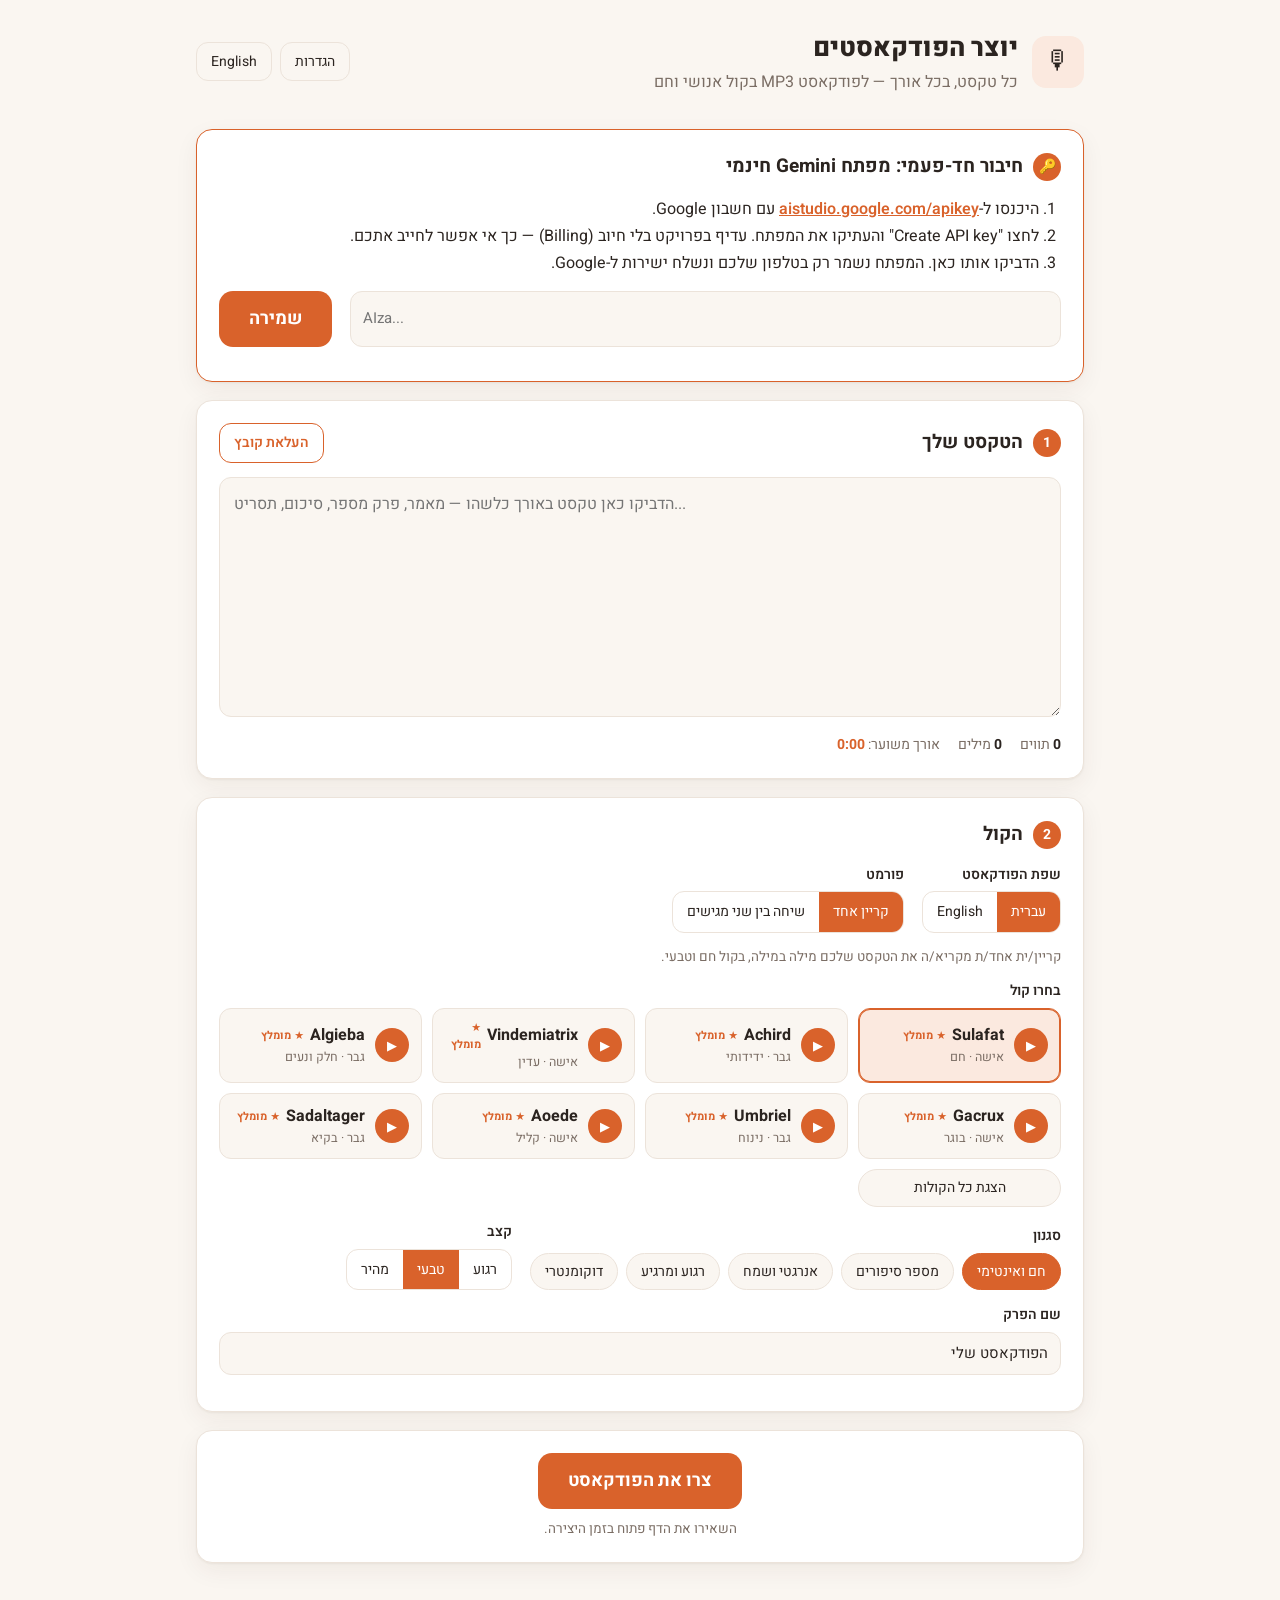
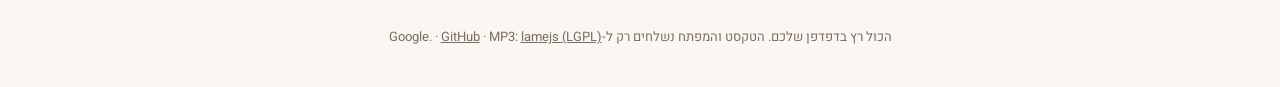
==== docs/index.html @ 6dce8bc9 "Add browser-only edition for GitHub Pages (docs/) Runs entirely on the user's device: Gemini is call" ====
<!doctype html>
<html lang="he" dir="rtl">
<head>
  <meta charset="utf-8">
  <meta name="viewport" content="width=device-width, initial-scale=1">
  <meta name="description" content="Turn any text into a warm, human-sounding Hebrew or English podcast MP3 - free.">
  <title>Podcast Creator</title>
  <link rel="icon" href="data:image/svg+xml,%3Csvg xmlns=%22http://www.w3.org/2000/svg%22 viewBox=%220 0 100 100%22%3E%3Ctext y=%22.9em%22 font-size=%2290%22%3E🎙%3C/text%3E%3C/svg%3E">
  <link rel="preconnect" href="https://fonts.googleapis.com">
  <link href="https://fonts.googleapis.com/css2?family=Heebo:wght@400;500;700;800&display=swap" rel="stylesheet">
  <link rel="stylesheet" href="style.css">
</head>
<body>
<header class="top">
  <div class="brand">
    <span class="logo" aria-hidden="true">🎙</span>
    <div>
      <h1 data-i18n="title">יוצר הפודקאסטים</h1>
      <p class="sub" data-i18n="subtitle">כל טקסט, בכל אורך — לפודקאסט MP3 בקול אנושי וחם</p>
    </div>
  </div>
  <div class="top-actions">
    <button class="ghost" id="settingsBtn" data-i18n="settings">הגדרות</button>
    <button class="ghost" id="uiLangBtn">English</button>
  </div>
</header>

<main>
  <section class="card" id="keyCard" hidden>
    <h2><span class="step">🔑</span> <span data-i18n="keyTitle">חיבור חד-פעמי: מפתח Gemini חינמי</span></h2>
    <ol class="steps">
      <li data-i18n-html="keyStep1">היכנסו ל-<a href="https://aistudio.google.com/apikey" target="_blank" rel="noopener">aistudio.google.com/apikey</a> עם חשבון Google.</li>
      <li data-i18n="keyStep2">לחצו "Create API key" והעתיקו את המפתח. עדיף בפרויקט בלי חיוב (Billing) — כך אי אפשר לחייב אתכם.</li>
      <li data-i18n="keyStep3">הדביקו אותו כאן. המפתח נשמר רק בטלפון שלכם ונשלח ישירות ל-Google.</li>
    </ol>
    <div class="row">
      <input id="keyInput" type="password" dir="ltr" autocomplete="off" placeholder="AIza...">
      <button class="primary small-primary" id="keySave" data-i18n="save">שמירה</button>
    </div>
    <div id="keyMsg" class="hint"></div>
  </section>

  <section class="card">
    <div class="card-head">
      <h2><span class="step">1</span> <span data-i18n="step1">הטקסט שלך</span></h2>
      <label class="file-btn">
        <input type="file" id="fileInput" accept=".txt,.md,.html,.htm,.srt,.vtt,text/plain" hidden>
        <span data-i18n="upload">העלאת קובץ</span>
      </label>
    </div>
    <div id="dropZone" class="drop">
      <textarea id="text" dir="auto" spellcheck="false" data-i18n-placeholder="placeholder"></textarea>
    </div>
    <div class="stats">
      <span><b id="statChars">0</b> <span data-i18n="chars">תווים</span></span>
      <span><b id="statWords">0</b> <span data-i18n="words">מילים</span></span>
      <span class="est"><span data-i18n="estimate">אורך משוער</span>: <b id="statEst">0:00</b></span>
    </div>
    <div id="freeBadge" class="free-badge" hidden></div>
  </section>

  <section class="card">
    <h2><span class="step">2</span> <span data-i18n="step2">הקול</span></h2>
    <div class="row">
      <div class="field">
        <label data-i18n="language">שפת הפודקאסט</label>
        <div class="seg" id="langSeg">
          <button data-v="he" class="on">עברית</button>
          <button data-v="en">English</button>
        </div>
      </div>
      <div class="field">
        <label data-i18n="format">פורמט</label>
        <div class="seg" id="modeSeg">
          <button data-v="narrator" class="on" data-i18n="narrator">קריין אחד</button>
          <button data-v="conversation" data-i18n="conversation">שיחה בין שני מגישים</button>
        </div>
      </div>
    </div>
    <p class="hint" id="modeHint"></p>
    <div class="field">
      <label data-i18n="voice">בחרו קול</label>
      <div class="voices" id="voices"></div>
    </div>
    <div class="field" id="voice2Wrap" hidden>
      <label data-i18n="voice2">קול המגיש/ה השני/ה</label>
      <div class="voices" id="voices2"></div>
    </div>
    <div class="row">
      <div class="field">
        <label data-i18n="style">סגנון</label>
        <div class="chips" id="styles"></div>
      </div>
      <div class="field">
        <label data-i18n="pace">קצב</label>
        <div class="seg" id="paceSeg">
          <button data-v="relaxed" data-i18n="relaxed">רגוע</button>
          <button data-v="natural" class="on" data-i18n="natural">טבעי</button>
          <button data-v="brisk" data-i18n="brisk">מהיר</button>
        </div>
      </div>
    </div>
    <div class="field">
      <label for="title" data-i18n="ptitle">שם הפרק</label>
      <input id="title" type="text" dir="auto">
    </div>
  </section>

  <section class="card center">
    <button id="generate" class="primary" data-i18n="generate">צרו את הפודקאסט</button>
    <p class="hint keep-open" data-i18n="keepOpen">השאירו את הדף פתוח בזמן היצירה.</p>
    <div id="progress" hidden>
      <div class="bar"><div id="barFill"></div></div>
      <div class="progress-row">
        <span id="stage"></span>
        <span><b id="pct">0%</b> · <span id="elapsed">0:00</span></span>
      </div>
      <button class="ghost small" id="cancel" data-i18n="cancel">ביטול</button>
    </div>
    <div id="error" class="error" hidden></div>
    <div id="paused" class="paused" hidden>
      <p id="pausedText"></p>
      <button class="primary" id="resumeBtn" data-i18n="resume">המשך יצירה</button>
    </div>
  </section>

  <section class="card result" id="result" hidden>
    <h2 data-i18n="ready">הפודקאסט מוכן</h2>
    <div class="duration">
      <span data-i18n="exactLength">אורך מדויק</span>
      <b id="resDuration">0:00</b>
    </div>
    <div class="meta" id="resMeta"></div>
    <audio id="player" controls preload="metadata"></audio>
    <div class="actions">
      <a id="download" class="primary" href="#" data-i18n="download">הורדת MP3</a>
      <button class="ghost" id="showScript" hidden data-i18n="showScript">הצגת התסריט</button>
    </div>
    <div id="warnings" class="hint"></div>
    <div id="script" class="script" hidden dir="auto"></div>
  </section>
</main>

<footer class="foot">
  <span data-i18n="privacy">הכול רץ בדפדפן שלכם. הטקסט והמפתח נשלחים רק ל-Google.</span>
  · <a href="https://github.com/ilaybar110/Podcast-_-creator" target="_blank" rel="noopener">GitHub</a>
  · MP3: <a href="vendor/lamejs-LICENSE.txt">lamejs (LGPL)</a>
</footer>

<dialog id="settings">
  <form method="dialog">
    <h2 data-i18n="settings">הגדרות</h2>
    <label>Gemini API key <a href="https://aistudio.google.com/apikey" target="_blank" rel="noopener" data-i18n="getKey">(קבלת מפתח חינם)</a></label>
    <input id="geminiKey" type="password" dir="ltr" autocomplete="off">
    <h3 data-i18n="freeTitle">שמירה על מסלול חינמי</h3>
    <label class="check"><input type="checkbox" id="freeOnly" checked> <span data-i18n="freeOnly"></span></label>
    <label class="check"><input type="checkbox" id="billing"> <span data-i18n="billing"></span></label>
    <p class="hint" data-i18n="billingHint"></p>
    <p class="hint"><span data-i18n="limitsHint"></span>
      <a href="https://aistudio.google.com/rate-limit" target="_blank" rel="noopener">aistudio.google.com/rate-limit</a></p>
    <div class="limits">
      <label><span data-i18n="ttsPerDay"></span><input id="limTtsRpd" type="number" min="1" dir="ltr"></label>
      <label><span data-i18n="ttsPerMin"></span><input id="limTtsRpm" type="number" min="1" dir="ltr"></label>
      <label><span data-i18n="textPerDay"></span><input id="limTextRpd" type="number" min="1" dir="ltr"></label>
    </div>
    <div class="actions">
      <button class="primary" id="saveSettings" value="save" data-i18n="save">שמירה</button>
    </div>
  </form>
</dialog>

<script type="module" src="js/app.js"></script>
</body>
</html>
---- docs/style.css ----
:root {
  --bg: #faf6f1;
  --card: #ffffff;
  --ink: #2b2420;
  --muted: #7a6d64;
  --line: #ece3da;
  --accent: #d9622b;
  --accent-ink: #ffffff;
  --accent-soft: #fbe9df;
  --ok: #2f8f5b;
  --err: #b3261e;
  --radius: 16px;
  --shadow: 0 1px 2px rgba(60, 40, 20, .05), 0 8px 24px rgba(60, 40, 20, .06);
}
@media (prefers-color-scheme: dark) {
  :root {
    --bg: #1a1614; --card: #24201d; --ink: #f3ece6; --muted: #a99c92; --line: #3a332e;
    --accent: #f07a42; --accent-soft: #3a2a21; --shadow: none;
  }
}
* { box-sizing: border-box; }
body {
  margin: 0; background: var(--bg); color: var(--ink);
  font: 16px/1.55 "Heebo", system-ui, -apple-system, "Segoe UI", sans-serif;
}
.top {
  display: flex; justify-content: space-between; align-items: center; gap: 12px;
  max-width: 920px; margin: 0 auto; padding: 28px 16px 8px;
}
.brand { display: flex; gap: 14px; align-items: center; }
.logo {
  width: 52px; height: 52px; display: grid; place-items: center; font-size: 26px;
  background: var(--accent-soft); border-radius: 14px;
}
h1 { margin: 0; font-size: 26px; font-weight: 800; }
.sub { margin: 2px 0 0; color: var(--muted); }
.top-actions { display: flex; gap: 8px; }
main { max-width: 920px; margin: 0 auto; padding: 8px 16px 64px; }
.card {
  background: var(--card); border: 1px solid var(--line); border-radius: var(--radius);
  box-shadow: var(--shadow); padding: 22px; margin-top: 18px;
}
.card.center { text-align: center; }
.card-head { display: flex; justify-content: space-between; align-items: center; gap: 12px; }
h2 { margin: 0 0 14px; font-size: 19px; display: flex; align-items: center; gap: 10px; }
.card-head h2 { margin-bottom: 0; }
.step {
  display: inline-grid; place-items: center; width: 28px; height: 28px; border-radius: 50%;
  background: var(--accent); color: var(--accent-ink); font-size: 14px;
}
.drop { margin-top: 14px; border-radius: 12px; }
.drop.over { outline: 2px dashed var(--accent); outline-offset: 4px; }
textarea {
  width: 100%; min-height: 240px; resize: vertical; padding: 14px; border-radius: 12px;
  border: 1px solid var(--line); background: var(--bg); color: var(--ink); font: inherit;
}
textarea:focus, input:focus, select:focus { outline: 2px solid var(--accent); outline-offset: 1px; }
.stats { display: flex; flex-wrap: wrap; gap: 18px; margin-top: 10px; color: var(--muted); font-size: 14px; }
.stats b { color: var(--ink); }
.stats .est b { color: var(--accent); }
.row { display: flex; flex-wrap: wrap; gap: 18px; align-items: flex-end; }
.field { margin-bottom: 14px; min-width: 0; }
.field.grow { flex: 1 1 260px; }
.field > label { display: block; font-weight: 600; font-size: 14px; margin-bottom: 6px; }
.seg { display: inline-flex; flex-wrap: wrap; border: 1px solid var(--line); border-radius: 12px; overflow: hidden; }
.seg button {
  border: 0; background: transparent; color: var(--ink); padding: 9px 14px; font: inherit;
  font-size: 14px; cursor: pointer;
}
.seg button.on { background: var(--accent); color: var(--accent-ink); }
select, input[type=text], input[type=password] {
  font: inherit; font-size: 15px; padding: 9px 12px; border-radius: 12px; border: 1px solid var(--line);
  background: var(--bg); color: var(--ink); width: 100%; min-width: 220px;
}
.voices { display: grid; grid-template-columns: repeat(auto-fill, minmax(170px, 1fr)); gap: 10px; }
.voice {
  border: 1px solid var(--line); border-radius: 12px; padding: 10px 12px; cursor: pointer;
  display: flex; align-items: center; gap: 10px; background: var(--bg); text-align: start;
  font: inherit; color: var(--ink);
}
.voice.on { border-color: var(--accent); background: var(--accent-soft); box-shadow: 0 0 0 1px var(--accent) inset; }
.voice .meta { flex: 1; min-width: 0; }
.voice .name { font-weight: 700; display: flex; gap: 6px; align-items: center; }
.voice .desc { font-size: 12.5px; color: var(--muted); }
.voice .star { font-size: 11px; color: var(--accent); font-weight: 700; }
.play {
  width: 34px; height: 34px; flex: 0 0 34px; border-radius: 50%; border: 0; cursor: pointer;
  background: var(--accent); color: var(--accent-ink); font-size: 13px;
}
.play.loading { opacity: .6; cursor: progress; }
.chips { display: flex; flex-wrap: wrap; gap: 8px; }
.chip {
  border: 1px solid var(--line); border-radius: 999px; padding: 7px 14px; background: var(--bg);
  cursor: pointer; font: inherit; font-size: 14px; color: var(--ink);
}
.chip.on { background: var(--accent); color: var(--accent-ink); border-color: var(--accent); }
.toggle { display: flex; gap: 8px; align-items: center; font-size: 14px; margin-bottom: 14px; flex: 1 1 260px; }
.hint { color: var(--muted); font-size: 13.5px; margin: 0 0 12px; }
button.primary, a.primary {
  background: var(--accent); color: var(--accent-ink); border: 0; border-radius: 14px;
  padding: 14px 30px; font: inherit; font-size: 18px; font-weight: 700; cursor: pointer;
  text-decoration: none; display: inline-block;
}
button.primary:disabled { opacity: .5; cursor: not-allowed; }
button.ghost {
  background: transparent; border: 1px solid var(--line); color: var(--ink); border-radius: 12px;
  padding: 8px 14px; font: inherit; font-size: 14px; cursor: pointer;
}
button.small { margin-top: 10px; padding: 5px 12px; }
.file-btn {
  border: 1px solid var(--accent); color: var(--accent); border-radius: 12px; padding: 8px 14px;
  cursor: pointer; font-size: 14px; font-weight: 600; white-space: nowrap;
}
#progress { margin-top: 18px; text-align: start; }
.bar { height: 10px; background: var(--line); border-radius: 99px; overflow: hidden; }
#barFill { height: 100%; width: 0; background: var(--accent); transition: width .4s; }
.progress-row { display: flex; justify-content: space-between; gap: 10px; margin-top: 8px; font-size: 14px; color: var(--muted); }
.error { margin-top: 14px; color: var(--err); background: color-mix(in srgb, var(--err) 10%, transparent); padding: 12px; border-radius: 12px; text-align: start; }
.result { text-align: center; border-color: var(--accent); }
.result h2 { justify-content: center; }
.duration { display: flex; flex-direction: column; align-items: center; }
.duration span { color: var(--muted); }
.duration b { font-size: 54px; font-weight: 800; color: var(--accent); letter-spacing: 1px; line-height: 1.1; direction: ltr; }
.result .meta { color: var(--muted); font-size: 14px; margin: 6px 0 14px; }
audio { width: 100%; margin-bottom: 14px; }
.actions { display: flex; gap: 10px; justify-content: center; flex-wrap: wrap; align-items: center; }
.script { text-align: start; margin-top: 16px; max-height: 420px; overflow: auto; border-top: 1px solid var(--line); padding-top: 12px; }
.script p { margin: 0 0 8px; }
.script b { color: var(--accent); }
dialog { border: 1px solid var(--line); border-radius: var(--radius); background: var(--card); color: var(--ink); max-width: 480px; width: calc(100% - 32px); }
dialog::backdrop { background: rgba(0,0,0,.35); }
dialog label { display: block; font-weight: 600; font-size: 14px; margin: 12px 0 6px; }
dialog a { color: var(--accent); font-weight: 400; }
dialog .actions { margin-top: 18px; }
@media (max-width: 560px) {
  .duration b { font-size: 42px; }
  select, input[type=text] { min-width: 0; }
  .top { flex-direction: column; align-items: flex-start; }
}

.free-badge { margin-top: 12px; padding: 10px 14px; border-radius: 12px; font-size: 14px; line-height: 1.5; border: 1px solid var(--line); }
.free-badge b { font-weight: 700; }
.free-badge.ok { background: color-mix(in srgb, var(--ok) 12%, transparent); border-color: color-mix(in srgb, var(--ok) 40%, transparent); }
.free-badge.wait { background: color-mix(in srgb, #d99a00 14%, transparent); border-color: color-mix(in srgb, #d99a00 45%, transparent); }
.free-badge.bad { background: color-mix(in srgb, var(--err) 10%, transparent); border-color: color-mix(in srgb, var(--err) 40%, transparent); }
.free-badge .sub { color: var(--muted); font-size: 13px; }
.paused { margin-top: 14px; padding: 14px; border-radius: 12px; background: color-mix(in srgb, #d99a00 12%, transparent); }
.paused p { margin: 0 0 10px; }
dialog h3 { margin: 22px 0 4px; font-size: 16px; }
dialog .check { display: flex; gap: 8px; align-items: flex-start; font-weight: 400; }
dialog .check input { margin-top: 5px; }
.limits { display: grid; grid-template-columns: repeat(3, 1fr); gap: 8px; }
.limits label { margin: 0; font-size: 12.5px; font-weight: 600; }
.limits input { width: 100%; min-width: 0; font: inherit; padding: 7px 9px; border-radius: 10px; border: 1px solid var(--line); background: var(--bg); color: var(--ink); }
@media (max-width: 560px) { .limits { grid-template-columns: 1fr; } }

/* --- browser (GitHub Pages) edition --- */
.steps { margin: 0 0 14px; padding-inline-start: 22px; line-height: 1.7; }
.steps a { color: var(--accent); font-weight: 600; }
#keyCard { border-color: var(--accent); }
#keyCard .row { flex-wrap: nowrap; align-items: stretch; }
#keyCard input { flex: 1; min-width: 0; }
.small-primary { padding: 9px 18px; font-size: 16px; }
.keep-open { margin: 10px 0 0; }
.foot { max-width: 920px; margin: 0 auto; padding: 0 16px 40px; color: var(--muted); font-size: 13px; text-align: center; }
.foot a { color: var(--muted); }
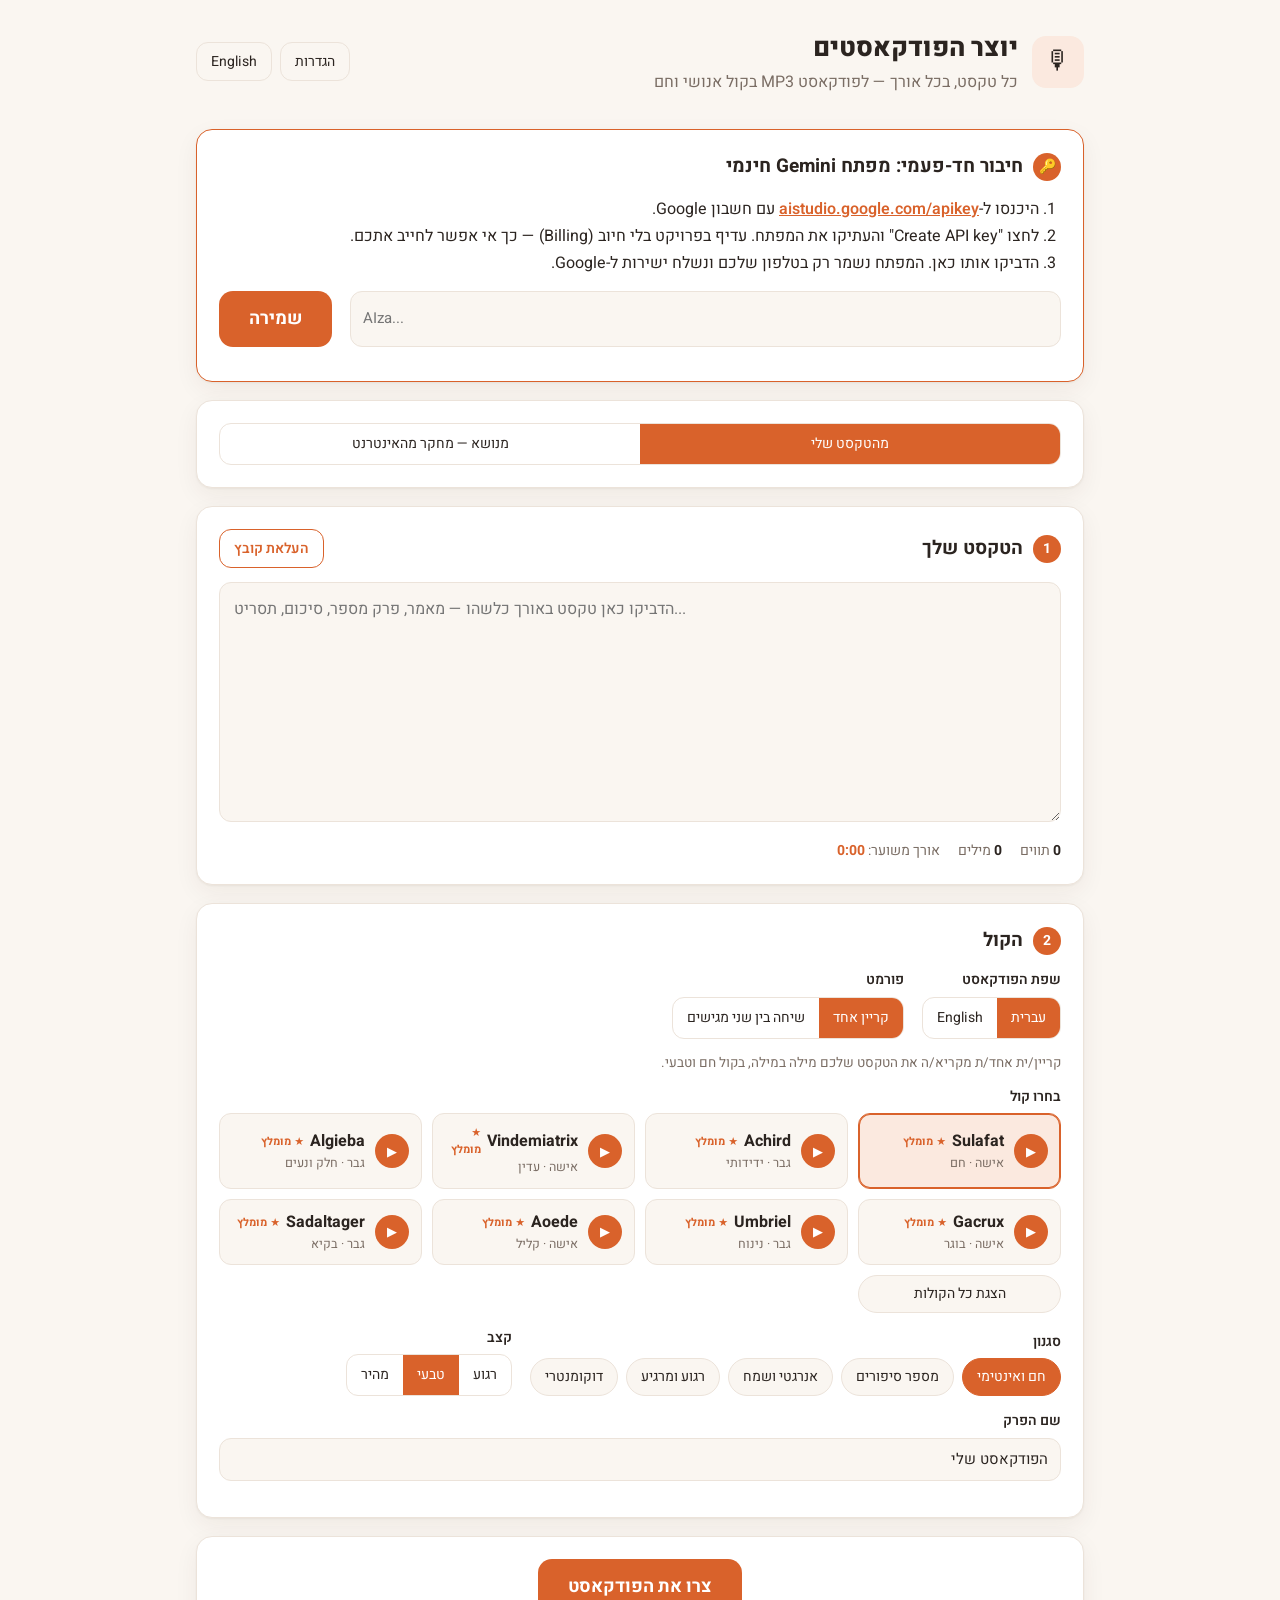
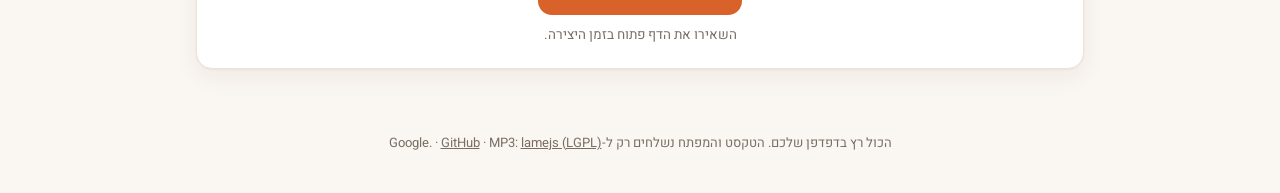
==== commit 1e2bf20f: "Add podcast from a topic: web research, focus options and a length slider Find sources = 1 Google-Se" ====
--- a/docs/index.html
+++ b/docs/index.html
@@ -41,6 +41,41 @@
   </section>
 
   <section class="card">
+    <div class="seg src-seg" id="srcSeg">
+      <button data-v="text" class="on" data-i18n="srcText">מטקסט שלי</button>
+      <button data-v="topic" data-i18n="srcTopic">מנושא (מחקר מהאינטרנט)</button>
+    </div>
+  </section>
+
+  <section class="card" id="topicCard" hidden>
+    <h2><span class="step">1</span> <span data-i18n="topicTitle">הנושא</span></h2>
+    <div class="row topic-row">
+      <input id="topic" type="text" dir="auto" data-i18n-placeholder="topicPlaceholder">
+      <button class="primary small-primary" id="researchBtn" data-i18n="findSources">חיפוש מקורות</button>
+    </div>
+    <p class="hint" data-i18n="topicHint"></p>
+    <div id="researchStatus" class="hint" hidden></div>
+    <div id="researchOut" hidden>
+      <p id="resSummary" class="summary" dir="auto"></p>
+      <div class="field">
+        <label data-i18n="focusTitle">על מה להתמקד?</label>
+        <div class="angles" id="angles"></div>
+        <input id="customFocus" type="text" dir="auto" data-i18n-placeholder="customFocus">
+      </div>
+      <div class="field">
+        <label for="minutes"><span data-i18n="lengthLabel">אורך הפודקאסט</span>: <b id="minutesOut" class="minutes-out">8</b></label>
+        <input id="minutes" type="range" min="2" max="30" step="1" value="8">
+        <div class="range-ends"><span data-i18n="minShort">2 דק׳</span><span data-i18n="maxLong">30 דק׳</span></div>
+      </div>
+      <details class="sources">
+        <summary><span data-i18n="sourcesTitle">מקורות</span> (<span id="sourceCount">0</span>)</summary>
+        <ol id="sourceList" dir="auto"></ol>
+      </details>
+    </div>
+    <div id="topicBadge" class="free-badge" hidden></div>
+  </section>
+
+  <section class="card" id="textCard">
     <div class="card-head">
       <h2><span class="step">1</span> <span data-i18n="step1">הטקסט שלך</span></h2>
       <label class="file-btn">
--- a/docs/style.css
+++ b/docs/style.css
@@ -164,3 +164,28 @@
 .keep-open { margin: 10px 0 0; }
 .foot { max-width: 920px; margin: 0 auto; padding: 0 16px 40px; color: var(--muted); font-size: 13px; text-align: center; }
 .foot a { color: var(--muted); }
+
+/* podcast from a topic */
+.src-seg { display: flex; width: 100%; }
+.src-seg button { flex: 1 1 0; }
+.topic-row { flex-wrap: nowrap; gap: 10px; align-items: stretch; }
+.topic-row input { flex: 1 1 auto; min-width: 0; }
+.topic-row button { flex: 0 0 auto; }
+.summary { margin: 4px 0 14px; line-height: 1.55; }
+.angles { display: grid; gap: 8px; margin-bottom: 10px; }
+.angle { text-align: start; border: 1px solid var(--line); border-radius: 12px; padding: 10px 12px; background: var(--card);
+  color: var(--ink); font: inherit; cursor: pointer; display: flex; gap: 10px; align-items: flex-start; }
+.angle .tick { flex: 0 0 22px; height: 22px; border-radius: 6px; border: 1.5px solid var(--line); display: grid; place-items: center;
+  font-size: 14px; color: var(--accent-ink); }
+.angle.on { border-color: var(--accent); background: var(--accent-soft); }
+.angle.on .tick { background: var(--accent); border-color: var(--accent); }
+.angle b { display: block; }
+.angle span.d { color: var(--muted); font-size: 13.5px; }
+.minutes-out { color: var(--accent); }
+input[type=range] { width: 100%; accent-color: var(--accent); height: 32px; }
+.range-ends { display: flex; justify-content: space-between; color: var(--muted); font-size: 12.5px; }
+.sources { margin-top: 6px; font-size: 14px; }
+.sources summary { cursor: pointer; font-weight: 600; }
+.sources ol { margin: 8px 0 0; padding-inline-start: 22px; }
+.sources li { margin-bottom: 4px; overflow-wrap: anywhere; }
+.sources a { color: var(--accent); }
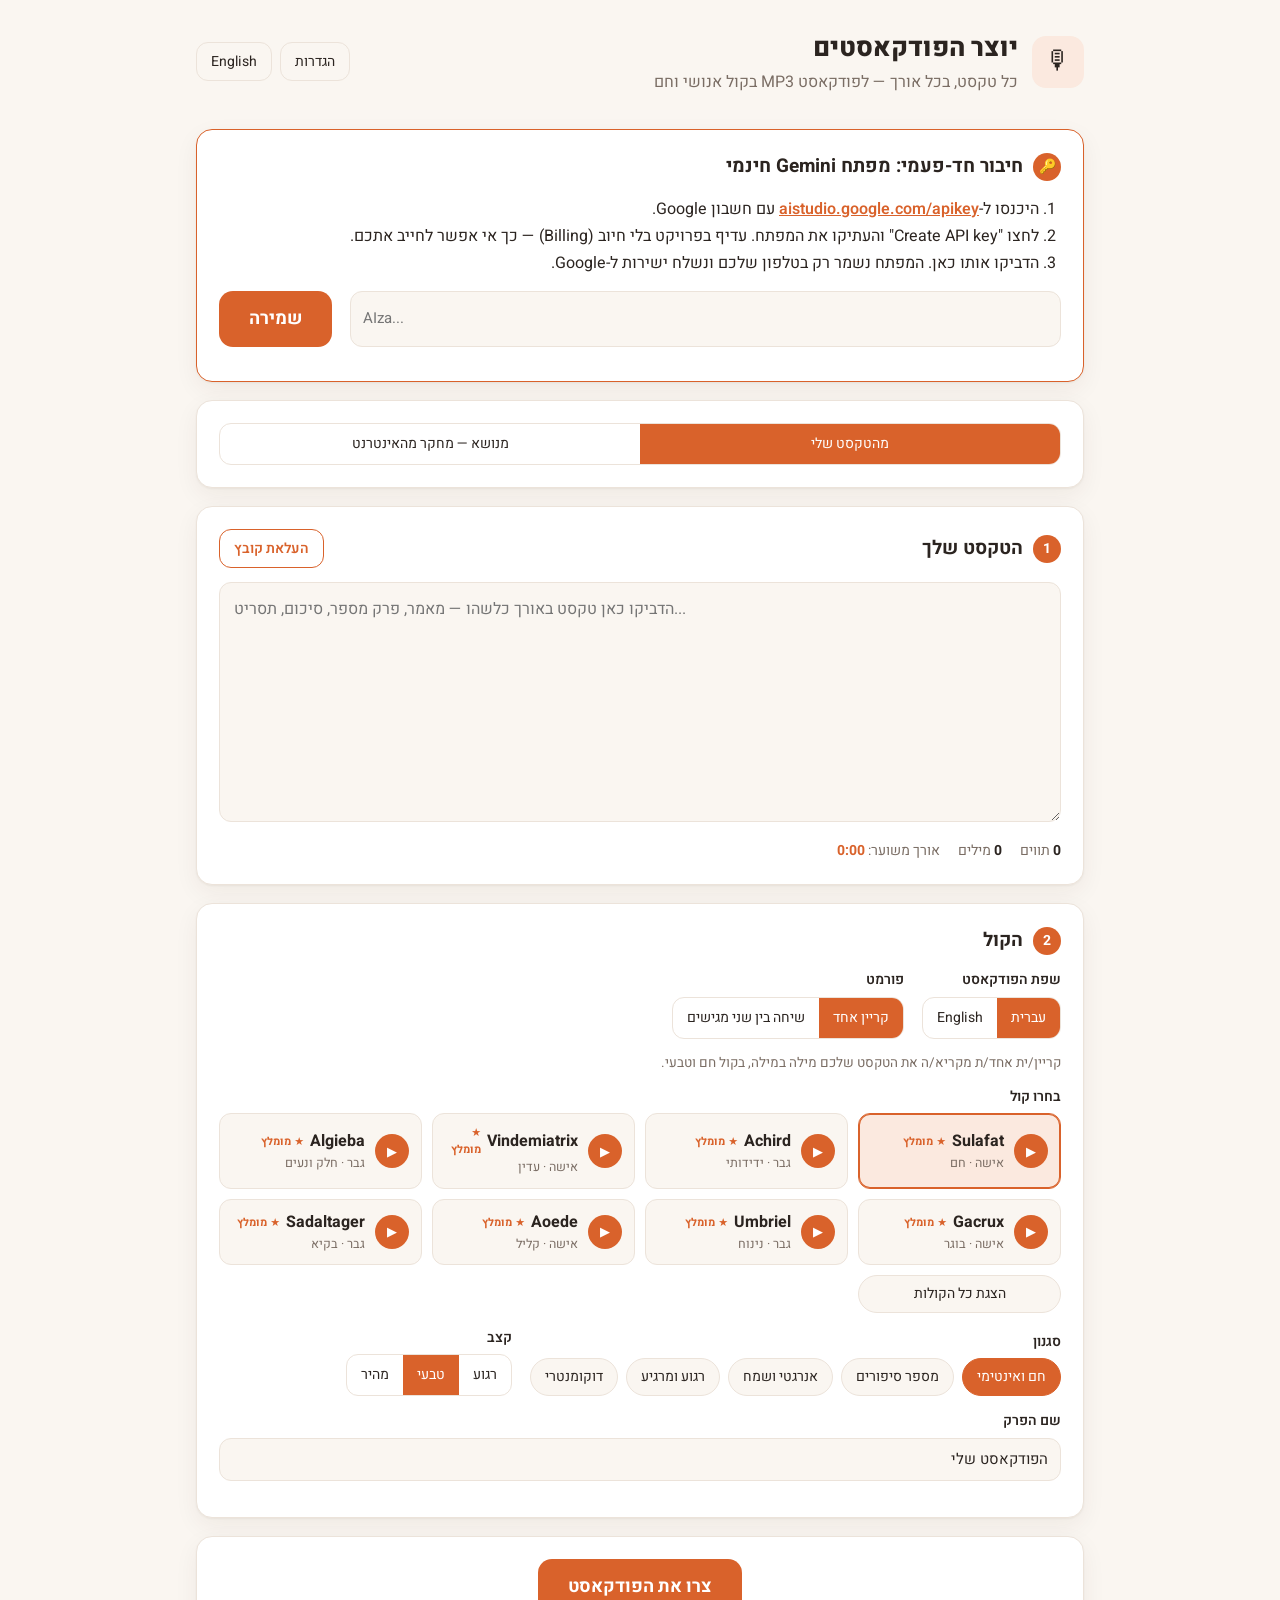
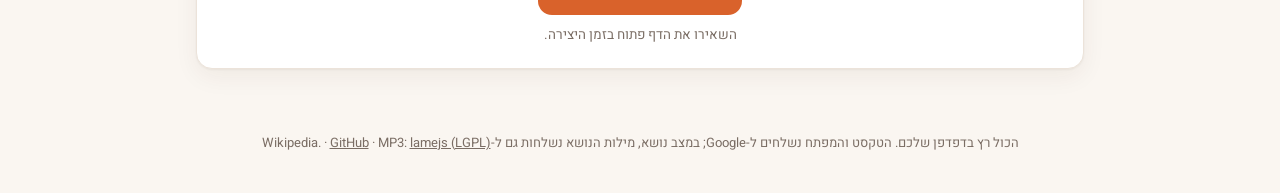
==== commit bb23ff61: "Harden the site and the voice-samples workflow - CSP + no-referrer meta; Heebo self-hosted (no Googl" ====
--- a/docs/index.html
+++ b/docs/index.html
@@ -2,12 +2,13 @@
 <html lang="he" dir="rtl">
 <head>
   <meta charset="utf-8">
+  <meta http-equiv="Content-Security-Policy" content="default-src 'self'; script-src 'self'; worker-src 'self' blob:; connect-src 'self' https://generativelanguage.googleapis.com https://*.wikipedia.org; style-src 'self'; font-src 'self'; img-src 'self' data: blob:; media-src 'self' blob:; object-src 'none'; base-uri 'none'; form-action 'none'">
+  <meta name="referrer" content="no-referrer">
   <meta name="viewport" content="width=device-width, initial-scale=1">
   <meta name="description" content="Turn any text into a warm, human-sounding Hebrew or English podcast MP3 - free.">
   <title>Podcast Creator</title>
   <link rel="icon" href="data:image/svg+xml,%3Csvg xmlns=%22http://www.w3.org/2000/svg%22 viewBox=%220 0 100 100%22%3E%3Ctext y=%22.9em%22 font-size=%2290%22%3E🎙%3C/text%3E%3C/svg%3E">
-  <link rel="preconnect" href="https://fonts.googleapis.com">
-  <link href="https://fonts.googleapis.com/css2?family=Heebo:wght@400;500;700;800&display=swap" rel="stylesheet">
+  <link rel="stylesheet" href="fonts/fonts.css">
   <link rel="stylesheet" href="style.css">
 </head>
 <body>
@@ -64,8 +65,8 @@
       </div>
       <div class="field">
         <label for="minutes"><span data-i18n="lengthLabel">אורך הפודקאסט</span>: <b id="minutesOut" class="minutes-out">8</b></label>
-        <input id="minutes" type="range" min="2" max="30" step="1" value="8">
-        <div class="range-ends"><span data-i18n="minShort">2 דק׳</span><span data-i18n="maxLong">30 דק׳</span></div>
+        <input id="minutes" type="range" min="2" max="60" step="1" value="8">
+        <div class="range-ends"><span data-i18n="minShort">2 דק׳</span><span data-i18n="maxLong">שעה</span></div>
       </div>
       <details class="sources">
         <summary><span data-i18n="sourcesTitle">מקורות</span> (<span id="sourceCount">0</span>)</summary>
@@ -177,7 +178,7 @@
 </main>
 
 <footer class="foot">
-  <span data-i18n="privacy">הכול רץ בדפדפן שלכם. הטקסט והמפתח נשלחים רק ל-Google.</span>
+  <span data-i18n="privacy">הכול רץ בדפדפן שלכם. הטקסט והמפתח נשלחים ל-Google; במצב נושא, מילות הנושא נשלחות גם ל-Wikipedia.</span>
   · <a href="https://github.com/ilaybar110/Podcast-_-creator" target="_blank" rel="noopener">GitHub</a>
   · MP3: <a href="vendor/lamejs-LICENSE.txt">lamejs (LGPL)</a>
 </footer>
@@ -187,6 +188,13 @@
     <h2 data-i18n="settings">הגדרות</h2>
     <label>Gemini API key <a href="https://aistudio.google.com/apikey" target="_blank" rel="noopener" data-i18n="getKey">(קבלת מפתח חינם)</a></label>
     <input id="geminiKey" type="password" dir="ltr" autocomplete="off">
+    <label class="check"><input type="checkbox" id="rememberKey" checked> <span data-i18n="rememberKey"></span></label>
+    <p class="hint" data-i18n="keyRestrictHint"></p>
+    <div class="actions">
+      <button type="button" class="ghost small" id="forgetKey" data-i18n="forgetKey"></button>
+      <button type="button" class="ghost small" id="clearAll" data-i18n="clearAll"></button>
+    </div>
+    <p class="hint" id="settingsMsg" role="status"></p>
     <h3 data-i18n="freeTitle">שמירה על מסלול חינמי</h3>
     <label class="check"><input type="checkbox" id="freeOnly" checked> <span data-i18n="freeOnly"></span></label>
     <label class="check"><input type="checkbox" id="billing"> <span data-i18n="billing"></span></label>
--- a/docs/fonts/fonts.css
+++ b/docs/fonts/fonts.css
@@ -0,0 +1,12 @@
+/* Heebo (SIL OFL), self-hosted so the page contacts no font CDN. Variable font, weights 100-900;
+   only the Hebrew and Latin subsets are shipped. */
+@font-face {
+  font-family: "Heebo"; font-style: normal; font-weight: 100 900; font-display: swap;
+  src: url(heebo-hebrew.woff2) format("woff2");
+  unicode-range: U+0307-0308, U+0590-05FF, U+200C-2010, U+20AA, U+25CC, U+FB1D-FB4F;
+}
+@font-face {
+  font-family: "Heebo"; font-style: normal; font-weight: 100 900; font-display: swap;
+  src: url(heebo-latin.woff2) format("woff2");
+  unicode-range: U+0000-00FF, U+0131, U+0152-0153, U+02BB-02BC, U+02C6, U+02DA, U+02DC, U+0304, U+0308, U+0329, U+2000-206F, U+20AC, U+2122, U+2191, U+2193, U+2212, U+2215, U+FEFF, U+FFFD;
+}
--- a/docs/style.css
+++ b/docs/style.css
@@ -169,8 +169,8 @@
 .src-seg { display: flex; width: 100%; }
 .src-seg button { flex: 1 1 0; }
 .topic-row { flex-wrap: nowrap; gap: 10px; align-items: stretch; }
-.topic-row input { flex: 1 1 auto; min-width: 0; }
-.topic-row button { flex: 0 0 auto; }
+.topic-row input { flex: 1 1 60%; min-width: 0; }
+.topic-row button { flex: 0 0 auto; padding: 9px 14px; font-size: 15px; }
 .summary { margin: 4px 0 14px; line-height: 1.55; }
 .angles { display: grid; gap: 8px; margin-bottom: 10px; }
 .angle { text-align: start; border: 1px solid var(--line); border-radius: 12px; padding: 10px 12px; background: var(--card);
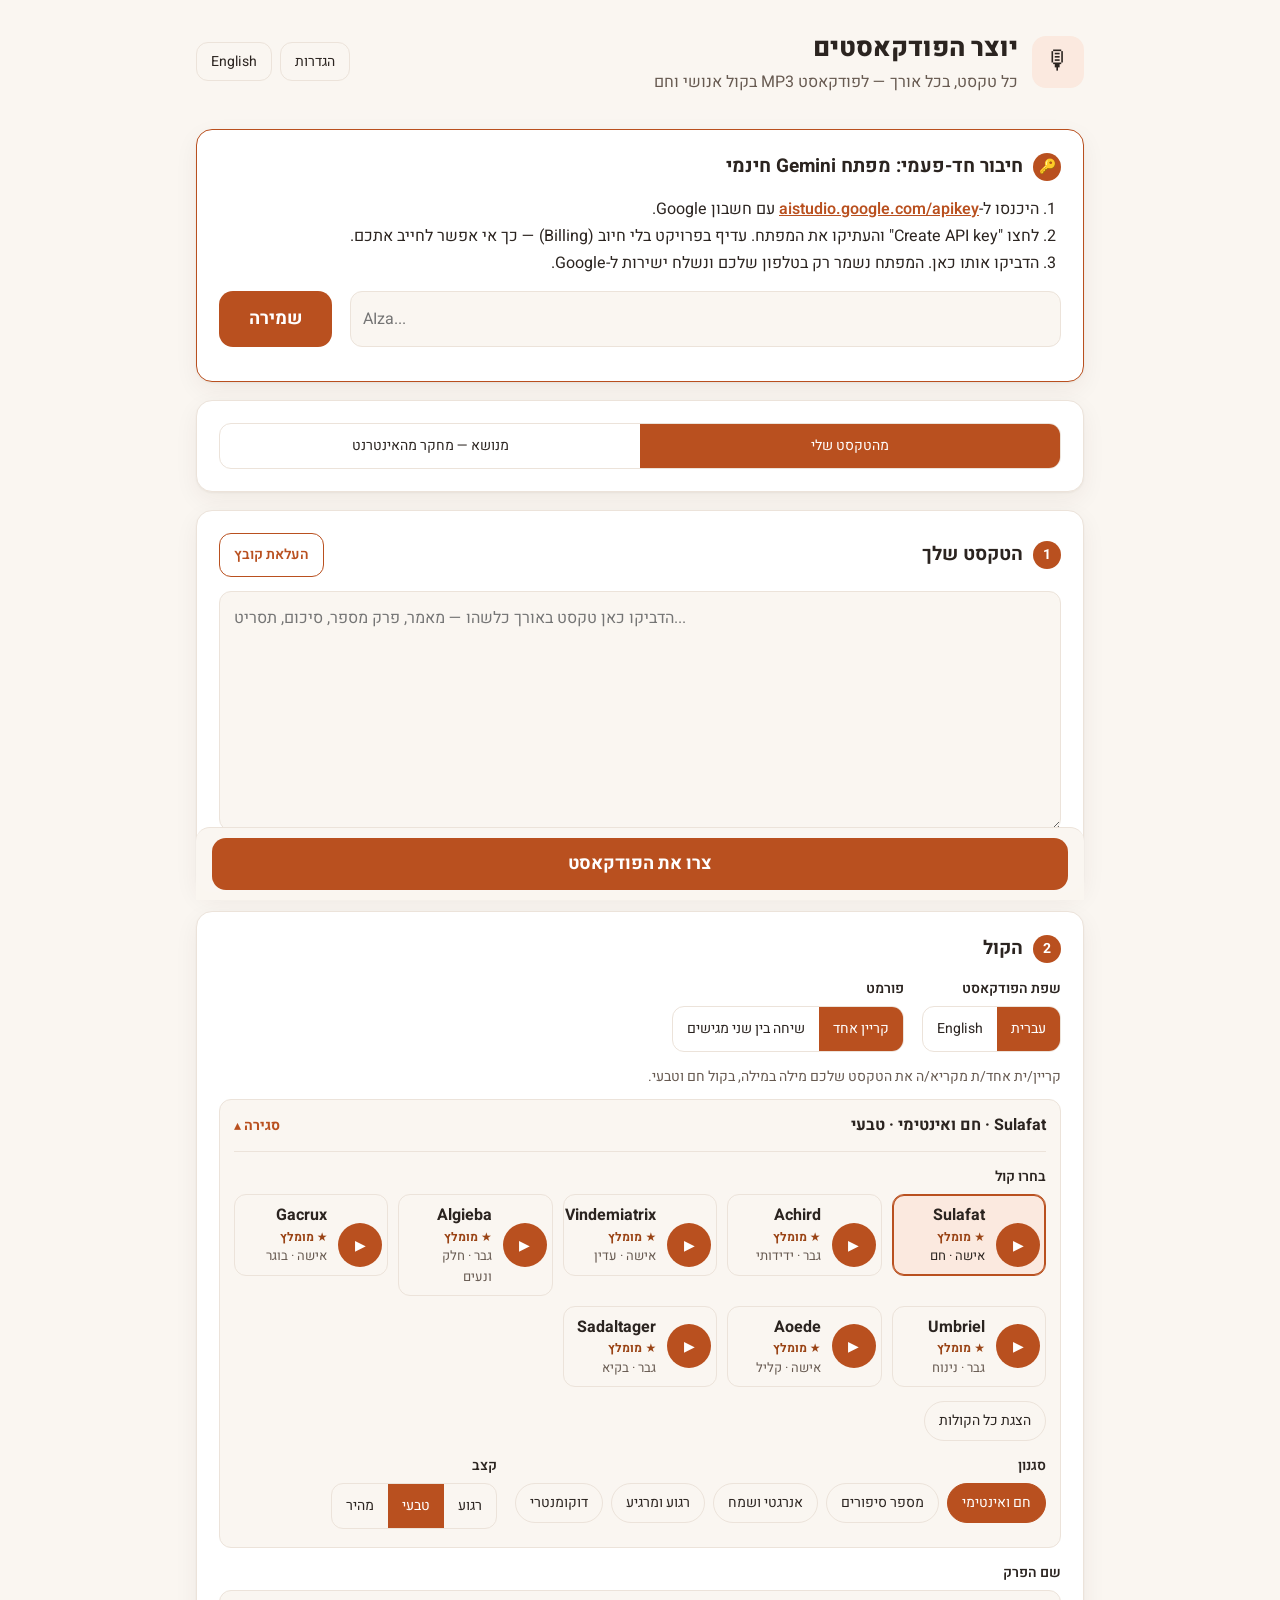
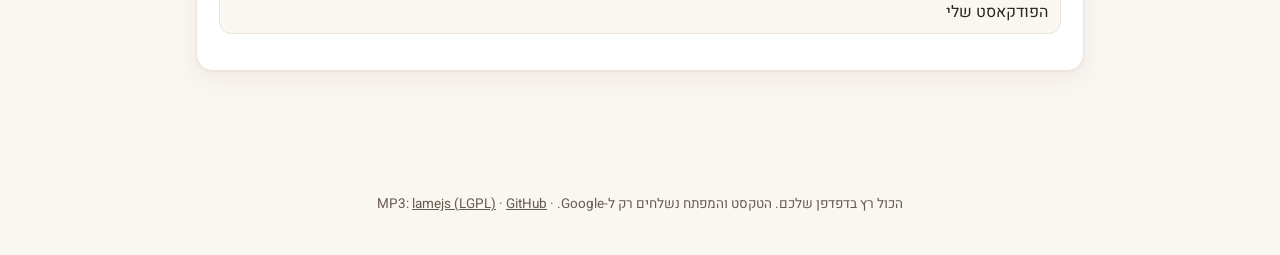
==== commit ca3b5cf8: "Mobile UX: share button, sticky create bar, collapsible voice section, lock-screen notice, a11y and " ====
--- a/docs/index.html
+++ b/docs/index.html
@@ -2,13 +2,12 @@
 <html lang="he" dir="rtl">
 <head>
   <meta charset="utf-8">
-  <meta http-equiv="Content-Security-Policy" content="default-src 'self'; script-src 'self'; worker-src 'self' blob:; connect-src 'self' https://generativelanguage.googleapis.com https://*.wikipedia.org; style-src 'self'; font-src 'self'; img-src 'self' data: blob:; media-src 'self' blob:; object-src 'none'; base-uri 'none'; form-action 'none'">
-  <meta name="referrer" content="no-referrer">
-  <meta name="viewport" content="width=device-width, initial-scale=1">
+  <meta name="viewport" content="width=device-width, initial-scale=1, viewport-fit=cover">
   <meta name="description" content="Turn any text into a warm, human-sounding Hebrew or English podcast MP3 - free.">
   <title>Podcast Creator</title>
   <link rel="icon" href="data:image/svg+xml,%3Csvg xmlns=%22http://www.w3.org/2000/svg%22 viewBox=%220 0 100 100%22%3E%3Ctext y=%22.9em%22 font-size=%2290%22%3E🎙%3C/text%3E%3C/svg%3E">
-  <link rel="stylesheet" href="fonts/fonts.css">
+  <link rel="preconnect" href="https://fonts.googleapis.com">
+  <link href="https://fonts.googleapis.com/css2?family=Heebo:wght@400;500;700;800&display=swap" rel="stylesheet">
   <link rel="stylesheet" href="style.css">
 </head>
 <body>
@@ -30,19 +29,19 @@
   <section class="card" id="keyCard" hidden>
     <h2><span class="step">🔑</span> <span data-i18n="keyTitle">חיבור חד-פעמי: מפתח Gemini חינמי</span></h2>
     <ol class="steps">
-      <li data-i18n-html="keyStep1">היכנסו ל-<a href="https://aistudio.google.com/apikey" target="_blank" rel="noopener">aistudio.google.com/apikey</a> עם חשבון Google.</li>
-      <li data-i18n="keyStep2">לחצו "Create API key" והעתיקו את המפתח. עדיף בפרויקט בלי חיוב (Billing) — כך אי אפשר לחייב אתכם.</li>
-      <li data-i18n="keyStep3">הדביקו אותו כאן. המפתח נשמר רק בטלפון שלכם ונשלח ישירות ל-Google.</li>
+      <li data-i18n-html="keyStep1">היכנסו ל-<bdi dir="ltr"><a href="https://aistudio.google.com/apikey" target="_blank" rel="noopener">aistudio.google.com/apikey</a></bdi> עם חשבון <bdi>Google</bdi>.</li>
+      <li data-i18n-html="keyStep2">לחצו <bdi dir="ltr">"Create API key"</bdi> והעתיקו את המפתח. עדיף בפרויקט בלי חיוב (<bdi>Billing</bdi>) — כך אי אפשר לחייב אתכם.</li>
+      <li data-i18n-html="keyStep3">הדביקו אותו כאן. המפתח נשמר רק בטלפון שלכם ונשלח ישירות ל-<bdi>Google</bdi>.</li>
     </ol>
     <div class="row">
-      <input id="keyInput" type="password" dir="ltr" autocomplete="off" placeholder="AIza...">
+      <input id="keyInput" type="password" dir="ltr" autocomplete="off" placeholder="AIza..." data-i18n-aria="geminiKeyAria">
       <button class="primary small-primary" id="keySave" data-i18n="save">שמירה</button>
     </div>
-    <div id="keyMsg" class="hint"></div>
+    <div id="keyMsg" class="hint" aria-live="polite"></div>
   </section>
 
   <section class="card">
-    <div class="seg src-seg" id="srcSeg">
+    <div class="seg src-seg" id="srcSeg" role="group" data-i18n-aria="srcAria">
       <button data-v="text" class="on" data-i18n="srcText">מטקסט שלי</button>
       <button data-v="topic" data-i18n="srcTopic">מנושא (מחקר מהאינטרנט)</button>
     </div>
@@ -51,17 +50,17 @@
   <section class="card" id="topicCard" hidden>
     <h2><span class="step">1</span> <span data-i18n="topicTitle">הנושא</span></h2>
     <div class="row topic-row">
-      <input id="topic" type="text" dir="auto" data-i18n-placeholder="topicPlaceholder">
+      <input id="topic" type="text" dir="auto" data-i18n-placeholder="topicPlaceholder" data-i18n-aria="topicTitle">
       <button class="primary small-primary" id="researchBtn" data-i18n="findSources">חיפוש מקורות</button>
     </div>
     <p class="hint" data-i18n="topicHint"></p>
-    <div id="researchStatus" class="hint" hidden></div>
+    <div id="researchStatus" class="hint" aria-live="polite" hidden></div>
     <div id="researchOut" hidden>
       <p id="resSummary" class="summary" dir="auto"></p>
       <div class="field">
-        <label data-i18n="focusTitle">על מה להתמקד?</label>
-        <div class="angles" id="angles"></div>
-        <input id="customFocus" type="text" dir="auto" data-i18n-placeholder="customFocus">
+        <label id="focusLbl" data-i18n="focusTitle">על מה להתמקד?</label>
+        <div class="angles" id="angles" role="group" aria-labelledby="focusLbl"></div>
+        <input id="customFocus" type="text" dir="auto" data-i18n-placeholder="customFocus" data-i18n-aria="customFocus">
       </div>
       <div class="field">
         <label for="minutes"><span data-i18n="lengthLabel">אורך הפודקאסט</span>: <b id="minutesOut" class="minutes-out">8</b></label>
@@ -73,7 +72,7 @@
         <ol id="sourceList" dir="auto"></ol>
       </details>
     </div>
-    <div id="topicBadge" class="free-badge" hidden></div>
+    <div id="topicBadge" class="free-badge" aria-live="polite" hidden></div>
   </section>
 
   <section class="card" id="textCard">
@@ -85,79 +84,91 @@
       </label>
     </div>
     <div id="dropZone" class="drop">
-      <textarea id="text" dir="auto" spellcheck="false" data-i18n-placeholder="placeholder"></textarea>
+      <textarea id="text" dir="auto" spellcheck="false" data-i18n-placeholder="placeholder" data-i18n-aria="step1"></textarea>
     </div>
     <div class="stats">
       <span><b id="statChars">0</b> <span data-i18n="chars">תווים</span></span>
       <span><b id="statWords">0</b> <span data-i18n="words">מילים</span></span>
       <span class="est"><span data-i18n="estimate">אורך משוער</span>: <b id="statEst">0:00</b></span>
     </div>
-    <div id="freeBadge" class="free-badge" hidden></div>
+    <div id="freeBadge" class="free-badge" aria-live="polite" hidden></div>
   </section>
 
   <section class="card">
     <h2><span class="step">2</span> <span data-i18n="step2">הקול</span></h2>
     <div class="row">
       <div class="field">
-        <label data-i18n="language">שפת הפודקאסט</label>
-        <div class="seg" id="langSeg">
-          <button data-v="he" class="on">עברית</button>
-          <button data-v="en">English</button>
-        </div>
-      </div>
-      <div class="field">
-        <label data-i18n="format">פורמט</label>
-        <div class="seg" id="modeSeg">
-          <button data-v="narrator" class="on" data-i18n="narrator">קריין אחד</button>
-          <button data-v="conversation" data-i18n="conversation">שיחה בין שני מגישים</button>
+        <label id="langLbl" data-i18n="language">שפת הפודקאסט</label>
+        <div class="seg" id="langSeg" role="group" aria-labelledby="langLbl">
+          <button type="button" data-v="he" class="on">עברית</button>
+          <button type="button" data-v="en">English</button>
+        </div>
+      </div>
+      <div class="field">
+        <label id="modeLbl" data-i18n="format">פורמט</label>
+        <div class="seg" id="modeSeg" role="group" aria-labelledby="modeLbl">
+          <button type="button" data-v="narrator" class="on" data-i18n="narrator">קריין אחד</button>
+          <button type="button" data-v="conversation" data-i18n="conversation">שיחה בין שני מגישים</button>
         </div>
       </div>
     </div>
     <p class="hint" id="modeHint"></p>
-    <div class="field">
-      <label data-i18n="voice">בחרו קול</label>
-      <div class="voices" id="voices"></div>
-    </div>
-    <div class="field" id="voice2Wrap" hidden>
-      <label data-i18n="voice2">קול המגיש/ה השני/ה</label>
-      <div class="voices" id="voices2"></div>
-    </div>
-    <div class="row">
-      <div class="field">
-        <label data-i18n="style">סגנון</label>
-        <div class="chips" id="styles"></div>
-      </div>
-      <div class="field">
-        <label data-i18n="pace">קצב</label>
-        <div class="seg" id="paceSeg">
-          <button data-v="relaxed" data-i18n="relaxed">רגוע</button>
-          <button data-v="natural" class="on" data-i18n="natural">טבעי</button>
-          <button data-v="brisk" data-i18n="brisk">מהיר</button>
-        </div>
-      </div>
-    </div>
+    <details class="voice-sum" id="voiceDetails">
+      <summary>
+        <span class="sum-text"><span id="voiceSummary" class="sum-val"></span></span>
+        <span class="sum-change"><span class="when-closed" data-i18n="change">שינוי</span><span class="when-open" data-i18n="done">סגירה</span></span>
+      </summary>
+      <div class="field">
+        <label id="voiceLbl" data-i18n="voice">בחרו קול</label>
+        <div class="voices" id="voices" role="radiogroup" aria-labelledby="voiceLbl"></div>
+      </div>
+      <div class="field" id="voice2Wrap" hidden>
+        <label id="voice2Lbl" data-i18n="voice2">קול המגיש/ה השני/ה</label>
+        <div class="voices" id="voices2" role="radiogroup" aria-labelledby="voice2Lbl"></div>
+      </div>
+      <p id="voiceMsg" class="hint voice-msg" aria-live="polite" hidden></p>
+      <button type="button" class="chip more-voices" id="voiceMore"></button>
+      <div class="row style-row">
+        <div class="field">
+          <label id="styleLbl" data-i18n="style">סגנון</label>
+          <div class="chips" id="styles" role="group" aria-labelledby="styleLbl"></div>
+        </div>
+        <div class="field">
+          <label id="paceLbl" data-i18n="pace">קצב</label>
+          <div class="seg" id="paceSeg" role="group" aria-labelledby="paceLbl">
+            <button type="button" data-v="relaxed" data-i18n="relaxed">רגוע</button>
+            <button type="button" data-v="natural" class="on" data-i18n="natural">טבעי</button>
+            <button type="button" data-v="brisk" data-i18n="brisk">מהיר</button>
+          </div>
+        </div>
+      </div>
+    </details>
     <div class="field">
       <label for="title" data-i18n="ptitle">שם הפרק</label>
       <input id="title" type="text" dir="auto">
     </div>
   </section>
 
-  <section class="card center">
-    <button id="generate" class="primary" data-i18n="generate">צרו את הפודקאסט</button>
-    <p class="hint keep-open" data-i18n="keepOpen">השאירו את הדף פתוח בזמן היצירה.</p>
-    <div id="progress" hidden>
-      <div class="bar"><div id="barFill"></div></div>
-      <div class="progress-row">
-        <span id="stage"></span>
-        <span><b id="pct">0%</b> · <span id="elapsed">0:00</span></span>
-      </div>
-      <button class="ghost small" id="cancel" data-i18n="cancel">ביטול</button>
-    </div>
-    <div id="error" class="error" hidden></div>
-    <div id="paused" class="paused" hidden>
-      <p id="pausedText"></p>
-      <button class="primary" id="resumeBtn" data-i18n="resume">המשך יצירה</button>
-    </div>
+  <div class="genbar" id="genbar">
+    <div id="error" class="error" aria-live="polite" hidden></div>
+    <div class="gen-row">
+      <div id="genInfo" class="gen-info" aria-live="polite"></div>
+      <button id="generate" class="primary" data-i18n="generate">צרו את הפודקאסט</button>
+    </div>
+  </div>
+
+  <section class="card center run-card" id="progress" hidden>
+    <div class="lock-note" id="lockNote"></div>
+    <div class="bar" id="bar" role="progressbar" aria-valuemin="0" aria-valuemax="100" aria-valuenow="1" data-i18n-aria="progressAria"><div id="barFill"></div></div>
+    <div class="progress-row">
+      <span id="stage" aria-live="polite"></span>
+      <span><b id="pct" aria-live="polite">0%</b> · <span id="elapsed">0:00</span></span>
+    </div>
+    <button class="ghost small" id="cancel" data-i18n="cancel">ביטול</button>
+  </section>
+  <section class="card center run-card" id="paused" hidden>
+    <p id="pausedText"></p>
+    <button class="primary" id="resumeBtn" data-i18n="resume">המשך יצירה</button>
   </section>
 
   <section class="card result" id="result" hidden>
@@ -169,45 +180,41 @@
     <div class="meta" id="resMeta"></div>
     <audio id="player" controls preload="metadata"></audio>
     <div class="actions">
+      <button class="primary" id="share" hidden data-i18n="share">שיתוף / שמירה בקבצים</button>
       <a id="download" class="primary" href="#" data-i18n="download">הורדת MP3</a>
       <button class="ghost" id="showScript" hidden data-i18n="showScript">הצגת התסריט</button>
     </div>
+    <div id="shareMsg" class="hint" aria-live="polite" hidden></div>
     <div id="warnings" class="hint"></div>
     <div id="script" class="script" hidden dir="auto"></div>
   </section>
 </main>
 
 <footer class="foot">
-  <span data-i18n="privacy">הכול רץ בדפדפן שלכם. הטקסט והמפתח נשלחים ל-Google; במצב נושא, מילות הנושא נשלחות גם ל-Wikipedia.</span>
-  · <a href="https://github.com/ilaybar110/Podcast-_-creator" target="_blank" rel="noopener">GitHub</a>
-  · MP3: <a href="vendor/lamejs-LICENSE.txt">lamejs (LGPL)</a>
+  <span data-i18n-html="privacy">הכול רץ בדפדפן שלכם. הטקסט והמפתח נשלחים רק ל-<bdi>Google</bdi>.</span>
+  · <a href="https://github.com/ilaybar110/Podcast-_-creator" target="_blank" rel="noopener"><bdi>GitHub</bdi></a>
+  · <bdi dir="ltr">MP3: <a href="vendor/lamejs-LICENSE.txt">lamejs (LGPL)</a></bdi>
 </footer>
 
 <dialog id="settings">
   <form method="dialog">
     <h2 data-i18n="settings">הגדרות</h2>
-    <label>Gemini API key <a href="https://aistudio.google.com/apikey" target="_blank" rel="noopener" data-i18n="getKey">(קבלת מפתח חינם)</a></label>
+    <div class="lbl-row"><label for="geminiKey" data-i18n-html="geminiKeyLabel">מפתח <bdi>Gemini API</bdi></label> <a href="https://aistudio.google.com/apikey" target="_blank" rel="noopener" data-i18n="getKey">(קבלת מפתח חינם)</a></div>
     <input id="geminiKey" type="password" dir="ltr" autocomplete="off">
-    <label class="check"><input type="checkbox" id="rememberKey" checked> <span data-i18n="rememberKey"></span></label>
-    <p class="hint" data-i18n="keyRestrictHint"></p>
-    <div class="actions">
-      <button type="button" class="ghost small" id="forgetKey" data-i18n="forgetKey"></button>
-      <button type="button" class="ghost small" id="clearAll" data-i18n="clearAll"></button>
-    </div>
-    <p class="hint" id="settingsMsg" role="status"></p>
     <h3 data-i18n="freeTitle">שמירה על מסלול חינמי</h3>
-    <label class="check"><input type="checkbox" id="freeOnly" checked> <span data-i18n="freeOnly"></span></label>
-    <label class="check"><input type="checkbox" id="billing"> <span data-i18n="billing"></span></label>
+    <label class="check" for="freeOnly"><input type="checkbox" id="freeOnly" checked> <span data-i18n="freeOnly"></span></label>
+    <label class="check" for="billing"><input type="checkbox" id="billing"> <span data-i18n="billing"></span></label>
     <p class="hint" data-i18n="billingHint"></p>
     <p class="hint"><span data-i18n="limitsHint"></span>
       <a href="https://aistudio.google.com/rate-limit" target="_blank" rel="noopener">aistudio.google.com/rate-limit</a></p>
     <div class="limits">
-      <label><span data-i18n="ttsPerDay"></span><input id="limTtsRpd" type="number" min="1" dir="ltr"></label>
-      <label><span data-i18n="ttsPerMin"></span><input id="limTtsRpm" type="number" min="1" dir="ltr"></label>
-      <label><span data-i18n="textPerDay"></span><input id="limTextRpd" type="number" min="1" dir="ltr"></label>
+      <label for="limTtsRpd"><span data-i18n="ttsPerDay"></span><input id="limTtsRpd" type="number" min="1" dir="ltr"></label>
+      <label for="limTtsRpm"><span data-i18n="ttsPerMin"></span><input id="limTtsRpm" type="number" min="1" dir="ltr"></label>
+      <label for="limTextRpd"><span data-i18n="textPerDay"></span><input id="limTextRpd" type="number" min="1" dir="ltr"></label>
     </div>
     <div class="actions">
       <button class="primary" id="saveSettings" value="save" data-i18n="save">שמירה</button>
+      <button class="ghost close-btn" id="closeSettings" value="cancel" formnovalidate data-i18n="close">סגירה</button>
     </div>
   </form>
 </dialog>
--- a/docs/style.css
+++ b/docs/style.css
@@ -2,11 +2,12 @@
   --bg: #faf6f1;
   --card: #ffffff;
   --ink: #2b2420;
-  --muted: #7a6d64;
+  --muted: #675a51;
   --line: #ece3da;
-  --accent: #d9622b;
+  --accent: #b9501f;
   --accent-ink: #ffffff;
   --accent-soft: #fbe9df;
+  --focus: #1f5fbf;
   --ok: #2f8f5b;
   --err: #b3261e;
   --radius: 16px;
@@ -14,8 +15,8 @@
 }
 @media (prefers-color-scheme: dark) {
   :root {
-    --bg: #1a1614; --card: #24201d; --ink: #f3ece6; --muted: #a99c92; --line: #3a332e;
-    --accent: #f07a42; --accent-soft: #3a2a21; --shadow: none;
+    --bg: #1a1614; --card: #24201d; --ink: #f3ece6; --muted: #b5a89e; --line: #3a332e;
+    --accent: #f07a42; --accent-ink: #1a1614; --accent-soft: #3a2a21; --focus: #7fb3ff; --shadow: none;
   }
 }
 * { box-sizing: border-box; }
@@ -25,7 +26,7 @@
 }
 .top {
   display: flex; justify-content: space-between; align-items: center; gap: 12px;
-  max-width: 920px; margin: 0 auto; padding: 28px 16px 8px;
+  max-width: 920px; margin: 0 auto; padding: 28px max(16px, env(safe-area-inset-right)) 8px max(16px, env(safe-area-inset-left));
 }
 .brand { display: flex; gap: 14px; align-items: center; }
 .logo {
@@ -35,7 +36,8 @@
 h1 { margin: 0; font-size: 26px; font-weight: 800; }
 .sub { margin: 2px 0 0; color: var(--muted); }
 .top-actions { display: flex; gap: 8px; }
-main { max-width: 920px; margin: 0 auto; padding: 8px 16px 64px; }
+main { max-width: 920px; margin: 0 auto; padding: 8px max(16px, env(safe-area-inset-right)) 32px max(16px, env(safe-area-inset-left)); }
+[hidden] { display: none !important; }
 .card {
   background: var(--card); border: 1px solid var(--line); border-radius: var(--radius);
   box-shadow: var(--shadow); padding: 22px; margin-top: 18px;
@@ -51,10 +53,12 @@
 .drop { margin-top: 14px; border-radius: 12px; }
 .drop.over { outline: 2px dashed var(--accent); outline-offset: 4px; }
 textarea {
-  width: 100%; min-height: 240px; resize: vertical; padding: 14px; border-radius: 12px;
+  width: 100%; min-height: 240px; resize: vertical; padding: 14px; border-radius: 12px; font-size: 16px;
   border: 1px solid var(--line); background: var(--bg); color: var(--ink); font: inherit;
 }
 textarea:focus, input:focus, select:focus { outline: 2px solid var(--accent); outline-offset: 1px; }
+:focus-visible { outline: 3px solid var(--focus); outline-offset: 2px; }
+textarea:focus-visible, input:focus-visible, select:focus-visible { outline: 3px solid var(--focus); outline-offset: 1px; }
 .stats { display: flex; flex-wrap: wrap; gap: 18px; margin-top: 10px; color: var(--muted); font-size: 14px; }
 .stats b { color: var(--ink); }
 .stats .est b { color: var(--accent); }
@@ -64,38 +68,63 @@
 .field > label { display: block; font-weight: 600; font-size: 14px; margin-bottom: 6px; }
 .seg { display: inline-flex; flex-wrap: wrap; border: 1px solid var(--line); border-radius: 12px; overflow: hidden; }
 .seg button {
-  border: 0; background: transparent; color: var(--ink); padding: 9px 14px; font: inherit;
-  font-size: 14px; cursor: pointer;
+  border: 0; background: transparent; color: var(--ink); padding: 10px 14px; font: inherit;
+  font-size: 14px; cursor: pointer; min-height: 44px;
 }
 .seg button.on { background: var(--accent); color: var(--accent-ink); }
-select, input[type=text], input[type=password] {
-  font: inherit; font-size: 15px; padding: 9px 12px; border-radius: 12px; border: 1px solid var(--line);
+select, input[type=text], input[type=password], input[type=number] {
+  font: inherit; font-size: 16px; padding: 9px 12px; border-radius: 12px; border: 1px solid var(--line);
   background: var(--bg); color: var(--ink); width: 100%; min-width: 220px;
 }
-.voices { display: grid; grid-template-columns: repeat(auto-fill, minmax(170px, 1fr)); gap: 10px; }
+.voices { display: grid; grid-template-columns: repeat(auto-fill, minmax(150px, 1fr)); gap: 10px; }
+.voice-item { position: relative; min-width: 0; }
 .voice {
-  border: 1px solid var(--line); border-radius: 12px; padding: 10px 12px; cursor: pointer;
-  display: flex; align-items: center; gap: 10px; background: var(--bg); text-align: start;
-  font: inherit; color: var(--ink);
+  width: 100%; min-height: 64px; border: 1px solid var(--line); border-radius: 12px; cursor: pointer;
+  padding: 8px 12px; padding-inline-start: 60px; background: var(--bg); text-align: start;
+  font: inherit; color: var(--ink); display: flex; align-items: center;
 }
 .voice.on { border-color: var(--accent); background: var(--accent-soft); box-shadow: 0 0 0 1px var(--accent) inset; }
-.voice .meta { flex: 1; min-width: 0; }
-.voice .name { font-weight: 700; display: flex; gap: 6px; align-items: center; }
-.voice .desc { font-size: 12.5px; color: var(--muted); }
-.voice .star { font-size: 11px; color: var(--accent); font-weight: 700; }
+.voice .meta { flex: 1; min-width: 0; display: block; }
+.voice .name { font-weight: 700; display: flex; flex-wrap: wrap; column-gap: 6px; align-items: center; }
+.voice .desc { display: block; font-size: 13px; color: var(--muted); }
+.voice.on .desc { color: var(--ink); }
+.voice .star { font-size: 12px; color: var(--accent); font-weight: 700; }
 .play {
-  width: 34px; height: 34px; flex: 0 0 34px; border-radius: 50%; border: 0; cursor: pointer;
-  background: var(--accent); color: var(--accent-ink); font-size: 13px;
+  position: absolute; inset-inline-start: 6px; top: 50%; transform: translateY(-50%);
+  width: 44px; height: 44px; border-radius: 50%; border: 0; cursor: pointer; padding: 0;
+  background: var(--accent); color: var(--accent-ink); font-size: 14px;
 }
 .play.loading { opacity: .6; cursor: progress; }
+.voice-msg { margin: 0 0 10px; }
+.voice-msg.bad { color: var(--err); }
+.more-voices { margin-bottom: 14px; min-height: 44px; }
+.style-row { align-items: flex-start; }
+.voice-sum { margin: 6px 0 14px; border: 1px solid var(--line); border-radius: 12px; padding: 0 14px; background: var(--bg); }
+.voice-sum[open] { padding-bottom: 4px; }
+.voice-sum > summary {
+  list-style: none; cursor: pointer; min-height: 52px; display: flex; align-items: center;
+  justify-content: space-between; gap: 12px;
+}
+.voice-sum > summary::-webkit-details-marker { display: none; }
+.sum-val { font-weight: 700; }
+.sum-change { color: var(--accent); font-weight: 700; font-size: 14px; white-space: nowrap; }
+.sum-change::after { content: " ▾"; }
+.voice-sum[open] .sum-change::after { content: " ▴"; }
+.voice-sum .when-open, .voice-sum[open] .when-closed { display: none; }
+.voice-sum[open] .when-open { display: inline; }
+.voice-sum[open] > summary { border-bottom: 1px solid var(--line); margin-bottom: 14px; }
 .chips { display: flex; flex-wrap: wrap; gap: 8px; }
 .chip {
   border: 1px solid var(--line); border-radius: 999px; padding: 7px 14px; background: var(--bg);
-  cursor: pointer; font: inherit; font-size: 14px; color: var(--ink);
+  cursor: pointer; font: inherit; font-size: 14px; color: var(--ink); min-height: 40px;
 }
 .chip.on { background: var(--accent); color: var(--accent-ink); border-color: var(--accent); }
 .toggle { display: flex; gap: 8px; align-items: center; font-size: 14px; margin-bottom: 14px; flex: 1 1 260px; }
-.hint { color: var(--muted); font-size: 13.5px; margin: 0 0 12px; }
+.hint { color: var(--muted); font-size: 14px; margin: 0 0 12px; }
+a.primary.secondary {
+  background: transparent; color: var(--ink); border: 1px solid var(--line); font-size: 16px; font-weight: 500;
+  padding: 12px 22px; border-radius: 14px;
+}
 button.primary, a.primary {
   background: var(--accent); color: var(--accent-ink); border: 0; border-radius: 14px;
   padding: 14px 30px; font: inherit; font-size: 18px; font-weight: 700; cursor: pointer;
@@ -108,7 +137,7 @@
 }
 button.small { margin-top: 10px; padding: 5px 12px; }
 .file-btn {
-  border: 1px solid var(--accent); color: var(--accent); border-radius: 12px; padding: 8px 14px;
+  border: 1px solid var(--accent); color: var(--accent); border-radius: 12px; padding: 10px 14px; min-height: 44px; display: inline-flex; align-items: center;
   cursor: pointer; font-size: 14px; font-weight: 600; white-space: nowrap;
 }
 #progress { margin-top: 18px; text-align: start; }
@@ -143,15 +172,15 @@
 .free-badge.ok { background: color-mix(in srgb, var(--ok) 12%, transparent); border-color: color-mix(in srgb, var(--ok) 40%, transparent); }
 .free-badge.wait { background: color-mix(in srgb, #d99a00 14%, transparent); border-color: color-mix(in srgb, #d99a00 45%, transparent); }
 .free-badge.bad { background: color-mix(in srgb, var(--err) 10%, transparent); border-color: color-mix(in srgb, var(--err) 40%, transparent); }
-.free-badge .sub { color: var(--muted); font-size: 13px; }
+.free-badge .sub { color: var(--muted); font-size: 13.5px; }
 .paused { margin-top: 14px; padding: 14px; border-radius: 12px; background: color-mix(in srgb, #d99a00 12%, transparent); }
 .paused p { margin: 0 0 10px; }
 dialog h3 { margin: 22px 0 4px; font-size: 16px; }
 dialog .check { display: flex; gap: 8px; align-items: flex-start; font-weight: 400; }
 dialog .check input { margin-top: 5px; }
 .limits { display: grid; grid-template-columns: repeat(3, 1fr); gap: 8px; }
-.limits label { margin: 0; font-size: 12.5px; font-weight: 600; }
-.limits input { width: 100%; min-width: 0; font: inherit; padding: 7px 9px; border-radius: 10px; border: 1px solid var(--line); background: var(--bg); color: var(--ink); }
+.limits label { margin: 0; font-size: 13px; font-weight: 600; }
+.limits input { width: 100%; min-width: 0; font: inherit; font-size: 16px; padding: 7px 9px; border-radius: 10px; border: 1px solid var(--line); background: var(--bg); color: var(--ink); }
 @media (max-width: 560px) { .limits { grid-template-columns: 1fr; } }
 
 /* --- browser (GitHub Pages) edition --- */
@@ -162,7 +191,7 @@
 #keyCard input { flex: 1; min-width: 0; }
 .small-primary { padding: 9px 18px; font-size: 16px; }
 .keep-open { margin: 10px 0 0; }
-.foot { max-width: 920px; margin: 0 auto; padding: 0 16px 40px; color: var(--muted); font-size: 13px; text-align: center; }
+.foot { max-width: 920px; margin: 0 auto; padding: 0 16px calc(40px + env(safe-area-inset-bottom)); color: var(--muted); font-size: 13.5px; text-align: center; }
 .foot a { color: var(--muted); }
 
 /* podcast from a topic */
@@ -180,12 +209,47 @@
 .angle.on { border-color: var(--accent); background: var(--accent-soft); }
 .angle.on .tick { background: var(--accent); border-color: var(--accent); }
 .angle b { display: block; }
-.angle span.d { color: var(--muted); font-size: 13.5px; }
+.angle span.d { color: var(--muted); font-size: 14px; }
 .minutes-out { color: var(--accent); }
 input[type=range] { width: 100%; accent-color: var(--accent); height: 32px; }
-.range-ends { display: flex; justify-content: space-between; color: var(--muted); font-size: 12.5px; }
+.range-ends { display: flex; justify-content: space-between; color: var(--muted); font-size: 13px; }
 .sources { margin-top: 6px; font-size: 14px; }
 .sources summary { cursor: pointer; font-weight: 600; }
 .sources ol { margin: 8px 0 0; padding-inline-start: 22px; }
 .sources li { margin-bottom: 4px; overflow-wrap: anywhere; }
 .sources a { color: var(--accent); }
+
+/* --- sticky create bar, run cards, notices --- */
+.genbar {
+  position: sticky; bottom: 0; z-index: 5; margin: 18px calc(-1 * max(16px, env(safe-area-inset-left))) 0;
+  padding: 10px max(16px, env(safe-area-inset-right)) calc(10px + env(safe-area-inset-bottom)) max(16px, env(safe-area-inset-left));
+  background: color-mix(in srgb, var(--bg) 94%, transparent); border-top: 1px solid var(--line);
+  -webkit-backdrop-filter: blur(10px); backdrop-filter: blur(10px);
+}
+.genbar .error { margin: 0 0 8px; max-height: 30vh; overflow: auto; }
+.gen-row { display: flex; align-items: center; gap: 12px; max-width: 888px; margin: 0 auto; }
+.gen-info { flex: 1 1 0; min-width: 0; font-size: 14px; color: var(--muted); line-height: 1.4; }
+.gen-info:empty { display: none; }
+.gen-info .gi-ok { color: var(--ok); font-weight: 700; }
+.gen-info .gi-wait { color: #8a5d00; font-weight: 700; }
+.gen-info .gi-bad { color: var(--err); font-weight: 700; }
+#generate { flex: 1 1 auto; padding: 12px 20px; white-space: nowrap; }
+.gen-info:not(:empty) + #generate { flex: 0 0 auto; }
+.run-card { scroll-margin-bottom: 24px; }
+.lock-note {
+  text-align: start; margin-bottom: 14px; padding: 12px 14px; border-radius: 12px; line-height: 1.5;
+  background: color-mix(in srgb, #d99a00 18%, transparent); border: 1px solid color-mix(in srgb, #d99a00 55%, transparent);
+}
+.lock-note .eta { display: block; margin-top: 4px; color: var(--muted); font-size: 14px; }
+.lbl-row { display: flex; flex-wrap: wrap; gap: 4px 10px; align-items: baseline; margin: 12px 0 6px; }
+.lbl-row label { margin: 0; }
+.close-btn { padding: 14px 22px; font-size: 16px; border-radius: 14px; }
+dialog { max-height: calc(100dvh - 32px); overflow: auto; }
+dialog .actions { flex-wrap: wrap; }
+.paused p { margin: 0 0 10px; }
+.run-card#paused { background: color-mix(in srgb, #d99a00 12%, var(--card)); }
+.result .actions button.primary, .result .actions a { font-size: 17px; }
+@media (min-width: 700px) { .genbar { margin-left: 0; margin-right: 0; border-radius: 14px 14px 0 0; } }
+.voice .star { color: #9a4416; }
+.gen-info .gi-ok { color: #1f7a4a; }
+@media (prefers-color-scheme: dark) { .voice .star { color: var(--accent); } .gen-info .gi-ok { color: #5fcf94; } .gen-info .gi-wait { color: #f0c04a; } }
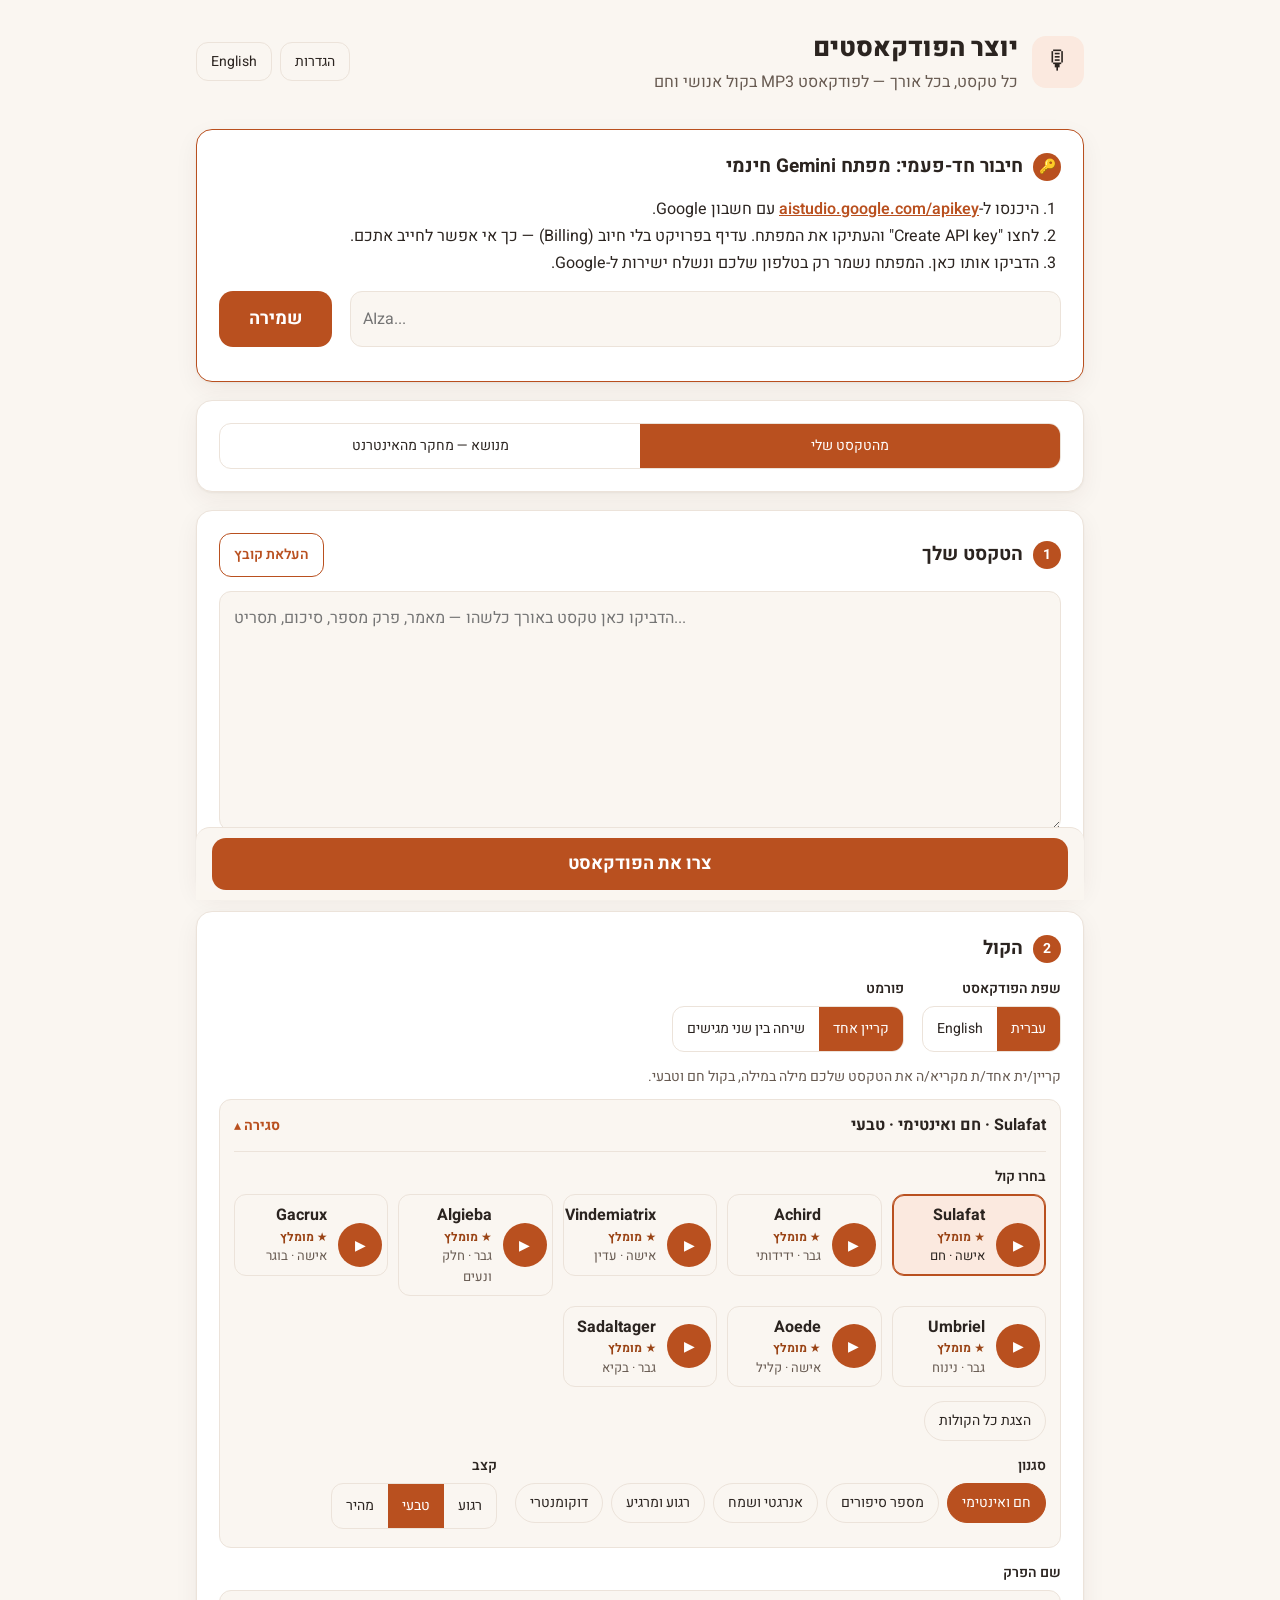
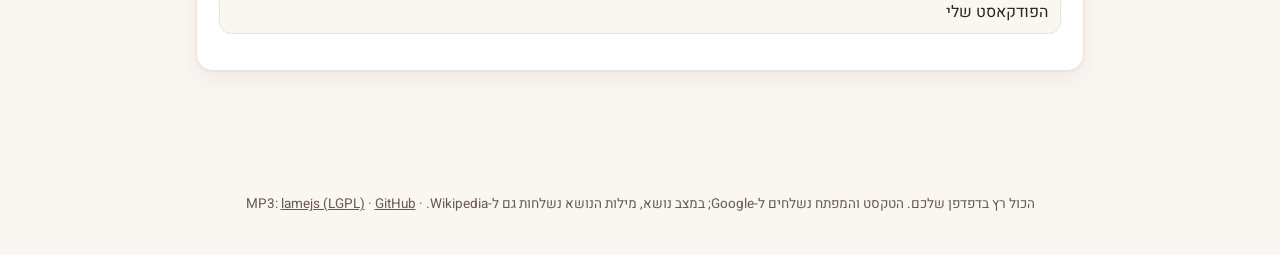
==== commit df15720b: "Merge iPhone UI/accessibility and security/sample-workflow changes Co-Authored-By: Claude Sonnet 5.5" ====
--- a/docs/index.html
+++ b/docs/index.html
@@ -2,12 +2,13 @@
 <html lang="he" dir="rtl">
 <head>
   <meta charset="utf-8">
+  <meta http-equiv="Content-Security-Policy" content="default-src 'self'; script-src 'self'; worker-src 'self' blob:; connect-src 'self' https://generativelanguage.googleapis.com https://*.wikipedia.org; style-src 'self'; font-src 'self'; img-src 'self' data: blob:; media-src 'self' blob:; object-src 'none'; base-uri 'none'; form-action 'none'">
+  <meta name="referrer" content="no-referrer">
   <meta name="viewport" content="width=device-width, initial-scale=1, viewport-fit=cover">
   <meta name="description" content="Turn any text into a warm, human-sounding Hebrew or English podcast MP3 - free.">
   <title>Podcast Creator</title>
   <link rel="icon" href="data:image/svg+xml,%3Csvg xmlns=%22http://www.w3.org/2000/svg%22 viewBox=%220 0 100 100%22%3E%3Ctext y=%22.9em%22 font-size=%2290%22%3E🎙%3C/text%3E%3C/svg%3E">
-  <link rel="preconnect" href="https://fonts.googleapis.com">
-  <link href="https://fonts.googleapis.com/css2?family=Heebo:wght@400;500;700;800&display=swap" rel="stylesheet">
+  <link rel="stylesheet" href="fonts/fonts.css">
   <link rel="stylesheet" href="style.css">
 </head>
 <body>
@@ -191,7 +192,7 @@
 </main>
 
 <footer class="foot">
-  <span data-i18n-html="privacy">הכול רץ בדפדפן שלכם. הטקסט והמפתח נשלחים רק ל-<bdi>Google</bdi>.</span>
+  <span data-i18n-html="privacy">הכול רץ בדפדפן שלכם. הטקסט והמפתח נשלחים ל-<bdi>Google</bdi>; במצב נושא, מילות הנושא נשלחות גם ל-<bdi>Wikipedia</bdi>.</span>
   · <a href="https://github.com/ilaybar110/Podcast-_-creator" target="_blank" rel="noopener"><bdi>GitHub</bdi></a>
   · <bdi dir="ltr">MP3: <a href="vendor/lamejs-LICENSE.txt">lamejs (LGPL)</a></bdi>
 </footer>
@@ -201,6 +202,13 @@
     <h2 data-i18n="settings">הגדרות</h2>
     <div class="lbl-row"><label for="geminiKey" data-i18n-html="geminiKeyLabel">מפתח <bdi>Gemini API</bdi></label> <a href="https://aistudio.google.com/apikey" target="_blank" rel="noopener" data-i18n="getKey">(קבלת מפתח חינם)</a></div>
     <input id="geminiKey" type="password" dir="ltr" autocomplete="off">
+    <label class="check"><input type="checkbox" id="rememberKey" checked> <span data-i18n="rememberKey"></span></label>
+    <p class="hint" data-i18n="keyRestrictHint"></p>
+    <div class="actions">
+      <button type="button" class="ghost small" id="forgetKey" data-i18n="forgetKey"></button>
+      <button type="button" class="ghost small" id="clearAll" data-i18n="clearAll"></button>
+    </div>
+    <p class="hint" id="settingsMsg" role="status"></p>
     <h3 data-i18n="freeTitle">שמירה על מסלול חינמי</h3>
     <label class="check" for="freeOnly"><input type="checkbox" id="freeOnly" checked> <span data-i18n="freeOnly"></span></label>
     <label class="check" for="billing"><input type="checkbox" id="billing"> <span data-i18n="billing"></span></label>
--- a/docs/fonts/fonts.css
+++ b/docs/fonts/fonts.css
@@ -0,0 +1,12 @@
+/* Heebo (SIL OFL), self-hosted so the page contacts no font CDN. Variable font, weights 100-900;
+   only the Hebrew and Latin subsets are shipped. */
+@font-face {
+  font-family: "Heebo"; font-style: normal; font-weight: 100 900; font-display: swap;
+  src: url(heebo-hebrew.woff2) format("woff2");
+  unicode-range: U+0307-0308, U+0590-05FF, U+200C-2010, U+20AA, U+25CC, U+FB1D-FB4F;
+}
+@font-face {
+  font-family: "Heebo"; font-style: normal; font-weight: 100 900; font-display: swap;
+  src: url(heebo-latin.woff2) format("woff2");
+  unicode-range: U+0000-00FF, U+0131, U+0152-0153, U+02BB-02BC, U+02C6, U+02DA, U+02DC, U+0304, U+0308, U+0329, U+2000-206F, U+20AC, U+2122, U+2191, U+2193, U+2212, U+2215, U+FEFF, U+FFFD;
+}
